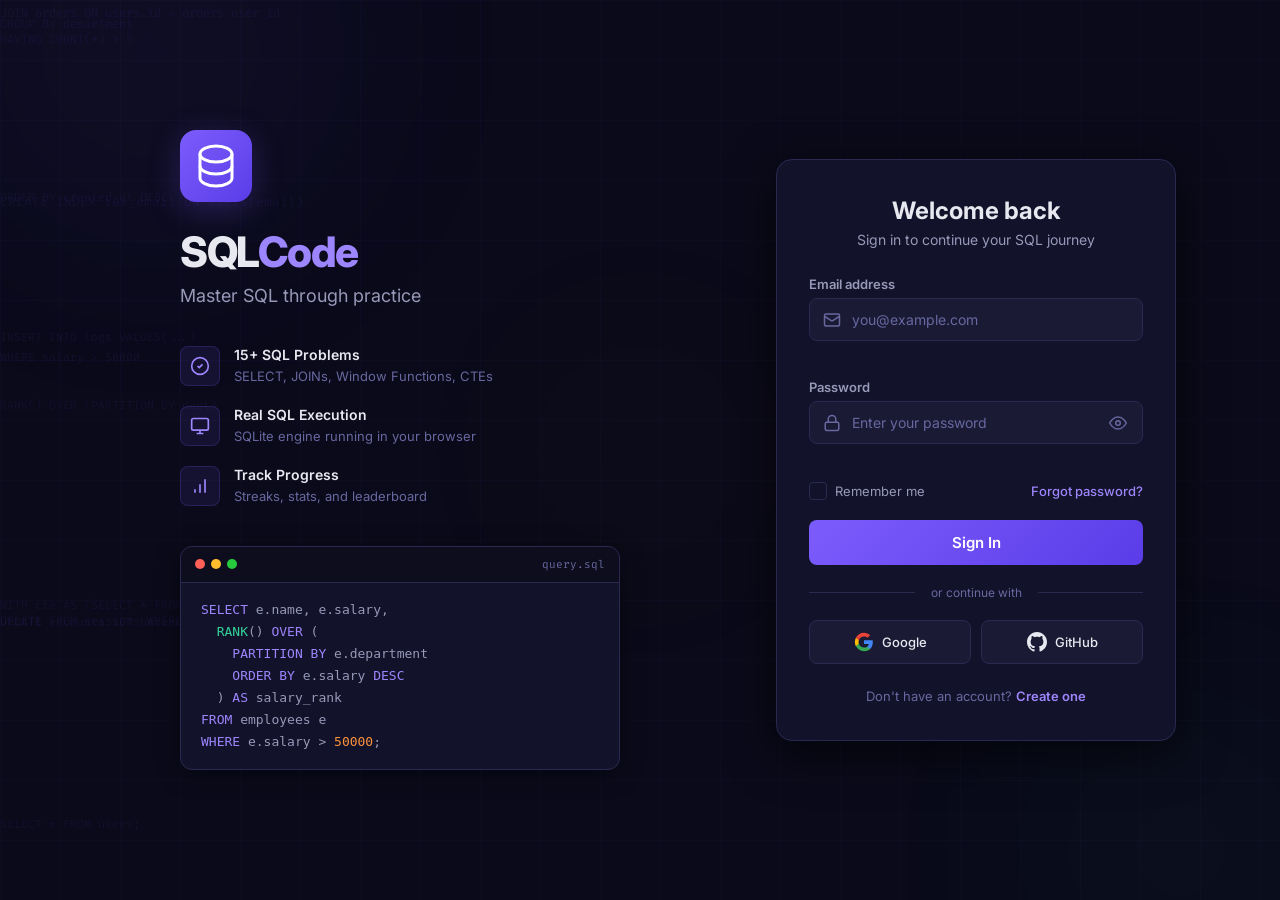
==== auth.html @ b8e6c3a0 "hjhj" ====
<!DOCTYPE html>
<html lang="en">
<head>
    <meta charset="UTF-8">
    <meta name="viewport" content="width=device-width, initial-scale=1.0">
    <title>SQLCode - Sign In</title>
    <link rel="stylesheet" href="auth.css">
    <link rel="preconnect" href="https://fonts.googleapis.com">
    <link href="https://fonts.googleapis.com/css2?family=Inter:wght@300;400;500;600;700;800&family=Fira+Code:wght@400;500;600&display=swap" rel="stylesheet">
</head>
<body>

    <!-- Animated Background -->
    <div class="bg-animation">
        <div class="bg-grid"></div>
        <div class="bg-glow bg-glow-1"></div>
        <div class="bg-glow bg-glow-2"></div>
        <div class="bg-glow bg-glow-3"></div>
        <div class="floating-code" id="floatingCode"></div>
    </div>

    <!-- Main Container -->
    <div class="auth-container">
        <!-- Left Panel - Branding -->
        <div class="brand-panel">
            <div class="brand-content">
                <div class="brand-logo">
                    <svg viewBox="0 0 24 24" width="48" height="48" fill="none" stroke="currentColor" stroke-width="1.5">
                        <ellipse cx="12" cy="6" rx="8" ry="4"/>
                        <path d="M4 6v6c0 2.21 3.58 4 8 4s8-1.79 8-4V6"/>
                        <path d="M4 12v6c0 2.21 3.58 4 8 4s8-1.79 8-4v-6"/>
                    </svg>
                </div>
                <h1 class="brand-name">SQL<span>Code</span></h1>
                <p class="brand-tagline">Master SQL through practice</p>

                <div class="brand-features">
                    <div class="feature-item">
                        <div class="feature-icon">
                            <svg width="20" height="20" viewBox="0 0 24 24" fill="none" stroke="currentColor" stroke-width="2"><path d="M12 22c5.523 0 10-4.477 10-10S17.523 2 12 2 2 6.477 2 12s4.477 10 10 10z"/><path d="m9 12 2 2 4-4"/></svg>
                        </div>
                        <div>
                            <strong>15+ SQL Problems</strong>
                            <span>SELECT, JOINs, Window Functions, CTEs</span>
                        </div>
                    </div>
                    <div class="feature-item">
                        <div class="feature-icon">
                            <svg width="20" height="20" viewBox="0 0 24 24" fill="none" stroke="currentColor" stroke-width="2"><rect x="2" y="3" width="20" height="14" rx="2"/><path d="M8 21h8M12 17v4"/></svg>
                        </div>
                        <div>
                            <strong>Real SQL Execution</strong>
                            <span>SQLite engine running in your browser</span>
                        </div>
                    </div>
                    <div class="feature-item">
                        <div class="feature-icon">
                            <svg width="20" height="20" viewBox="0 0 24 24" fill="none" stroke="currentColor" stroke-width="2"><path d="M12 20V10M18 20V4M6 20v-4"/></svg>
                        </div>
                        <div>
                            <strong>Track Progress</strong>
                            <span>Streaks, stats, and leaderboard</span>
                        </div>
                    </div>
                </div>

                <div class="brand-code-preview">
                    <div class="code-window-bar">
                        <span class="dot red"></span>
                        <span class="dot yellow"></span>
                        <span class="dot green"></span>
                        <span class="file-name">query.sql</span>
                    </div>
                    <pre class="code-content"><code><span class="kw">SELECT</span> e.name, e.salary,
  <span class="fn">RANK</span>() <span class="kw">OVER</span> (
    <span class="kw">PARTITION BY</span> e.department
    <span class="kw">ORDER BY</span> e.salary <span class="kw">DESC</span>
  ) <span class="kw">AS</span> salary_rank
<span class="kw">FROM</span> employees e
<span class="kw">WHERE</span> e.salary > <span class="num">50000</span>;</code></pre>
                </div>
            </div>
        </div>

        <!-- Right Panel - Auth Forms -->
        <div class="form-panel">
            <!-- Login Form -->
            <div class="auth-form" id="loginForm">
                <div class="form-header">
                    <h2>Welcome back</h2>
                    <p>Sign in to continue your SQL journey</p>
                </div>

                <form id="loginFormElement" novalidate>
                    <div class="input-group">
                        <label for="loginEmail">Email address</label>
                        <div class="input-wrapper">
                            <svg class="input-icon" width="18" height="18" viewBox="0 0 24 24" fill="none" stroke="currentColor" stroke-width="2"><rect x="2" y="4" width="20" height="16" rx="2"/><path d="m22 7-8.97 5.7a1.94 1.94 0 0 1-2.06 0L2 7"/></svg>
                            <input type="email" id="loginEmail" placeholder="you@example.com" required autocomplete="email">
                            <div class="input-highlight"></div>
                        </div>
                        <span class="input-error" id="loginEmailError"></span>
                    </div>

                    <div class="input-group">
                        <label for="loginPassword">Password</label>
                        <div class="input-wrapper">
                            <svg class="input-icon" width="18" height="18" viewBox="0 0 24 24" fill="none" stroke="currentColor" stroke-width="2"><rect x="3" y="11" width="18" height="11" rx="2"/><path d="M7 11V7a5 5 0 0 1 10 0v4"/></svg>
                            <input type="password" id="loginPassword" placeholder="Enter your password" required autocomplete="current-password">
                            <button type="button" class="toggle-password" onclick="togglePassword('loginPassword', this)">
                                <svg width="18" height="18" viewBox="0 0 24 24" fill="none" stroke="currentColor" stroke-width="2"><path d="M1 12s4-8 11-8 11 8 11 8-4 8-11 8-11-8-11-8z"/><circle cx="12" cy="12" r="3"/></svg>
                            </button>
                            <div class="input-highlight"></div>
                        </div>
                        <span class="input-error" id="loginPasswordError"></span>
                    </div>

                    <div class="form-options">
                        <label class="checkbox-wrapper">
                            <input type="checkbox" id="rememberMe">
                            <span class="checkmark"></span>
                            Remember me
                        </label>
                        <a href="#" class="forgot-link" onclick="showForm('forgotForm'); return false;">Forgot password?</a>
                    </div>

                    <button type="submit" class="btn-primary" id="loginBtn">
                        <span class="btn-text">Sign In</span>
                        <span class="btn-loader hidden">
                            <svg class="spinner" width="20" height="20" viewBox="0 0 24 24"><circle cx="12" cy="12" r="10" stroke="currentColor" stroke-width="3" fill="none" stroke-dasharray="31.4 31.4" stroke-linecap="round"/></svg>
                        </span>
                    </button>

                    <div class="divider">
                        <span>or continue with</span>
                    </div>

                    <div class="social-login">
                        <button type="button" class="btn-social btn-google" onclick="socialLogin('google')">
                            <svg width="20" height="20" viewBox="0 0 24 24"><path d="M22.56 12.25c0-.78-.07-1.53-.2-2.25H12v4.26h5.92a5.06 5.06 0 0 1-2.2 3.32v2.77h3.57c2.08-1.92 3.28-4.74 3.28-8.1z" fill="#4285F4"/><path d="M12 23c2.97 0 5.46-.98 7.28-2.66l-3.57-2.77c-.98.66-2.23 1.06-3.71 1.06-2.86 0-5.29-1.93-6.16-4.53H2.18v2.84C3.99 20.53 7.7 23 12 23z" fill="#34A853"/><path d="M5.84 14.09c-.22-.66-.35-1.36-.35-2.09s.13-1.43.35-2.09V7.07H2.18C1.43 8.55 1 10.22 1 12s.43 3.45 1.18 4.93l2.85-2.22.81-.62z" fill="#FBBC05"/><path d="M12 5.38c1.62 0 3.06.56 4.21 1.64l3.15-3.15C17.45 2.09 14.97 1 12 1 7.7 1 3.99 3.47 2.18 7.07l3.66 2.84c.87-2.6 3.3-4.53 6.16-4.53z" fill="#EA4335"/></svg>
                            Google
                        </button>
                        <button type="button" class="btn-social btn-github" onclick="socialLogin('github')">
                            <svg width="20" height="20" viewBox="0 0 24 24" fill="currentColor"><path d="M12 0c-6.626 0-12 5.373-12 12 0 5.302 3.438 9.8 8.207 11.387.599.111.793-.261.793-.577v-2.234c-3.338.726-4.033-1.416-4.033-1.416-.546-1.387-1.333-1.756-1.333-1.756-1.089-.745.083-.729.083-.729 1.205.084 1.839 1.237 1.839 1.237 1.07 1.834 2.807 1.304 3.492.997.107-.775.418-1.305.762-1.604-2.665-.305-5.467-1.334-5.467-5.931 0-1.311.469-2.381 1.236-3.221-.124-.303-.535-1.524.117-3.176 0 0 1.008-.322 3.301 1.23.957-.266 1.983-.399 3.003-.404 1.02.005 2.047.138 3.006.404 2.291-1.552 3.297-1.23 3.297-1.23.653 1.653.242 2.874.118 3.176.77.84 1.235 1.911 1.235 3.221 0 4.609-2.807 5.624-5.479 5.921.43.372.823 1.102.823 2.222v3.293c0 .319.192.694.801.576 4.765-1.589 8.199-6.086 8.199-11.386 0-6.627-5.373-12-12-12z"/></svg>
                            GitHub
                        </button>
                    </div>
                </form>

                <div class="form-footer">
                    Don't have an account? <a href="#" onclick="showForm('signupForm'); return false;">Create one</a>
                </div>
            </div>

            <!-- Signup Form -->
            <div class="auth-form hidden" id="signupForm">
                <div class="form-header">
                    <h2>Create account</h2>
                    <p>Start mastering SQL today</p>
                </div>

                <form id="signupFormElement" novalidate>
                    <div class="input-group">
                        <label for="signupName">Full name</label>
                        <div class="input-wrapper">
                            <svg class="input-icon" width="18" height="18" viewBox="0 0 24 24" fill="none" stroke="currentColor" stroke-width="2"><path d="M20 21v-2a4 4 0 0 0-4-4H8a4 4 0 0 0-4 4v2"/><circle cx="12" cy="7" r="4"/></svg>
                            <input type="text" id="signupName" placeholder="John Doe" required>
                            <div class="input-highlight"></div>
                        </div>
                        <span class="input-error" id="signupNameError"></span>
                    </div>

                    <div class="input-group">
                        <label for="signupEmail">Email address</label>
                        <div class="input-wrapper">
                            <svg class="input-icon" width="18" height="18" viewBox="0 0 24 24" fill="none" stroke="currentColor" stroke-width="2"><rect x="2" y="4" width="20" height="16" rx="2"/><path d="m22 7-8.97 5.7a1.94 1.94 0 0 1-2.06 0L2 7"/></svg>
                            <input type="email" id="signupEmail" placeholder="you@example.com" required>
                            <div class="input-highlight"></div>
                        </div>
                        <span class="input-error" id="signupEmailError"></span>
                    </div>

                    <div class="input-group">
                        <label for="signupPassword">Password</label>
                        <div class="input-wrapper">
                            <svg class="input-icon" width="18" height="18" viewBox="0 0 24 24" fill="none" stroke="currentColor" stroke-width="2"><rect x="3" y="11" width="18" height="11" rx="2"/><path d="M7 11V7a5 5 0 0 1 10 0v4"/></svg>
                            <input type="password" id="signupPassword" placeholder="Min 6 characters" required>
                            <button type="button" class="toggle-password" onclick="togglePassword('signupPassword', this)">
                                <svg width="18" height="18" viewBox="0 0 24 24" fill="none" stroke="currentColor" stroke-width="2"><path d="M1 12s4-8 11-8 11 8 11 8-4 8-11 8-11-8-11-8z"/><circle cx="12" cy="12" r="3"/></svg>
                            </button>
                            <div class="input-highlight"></div>
                        </div>
                        <span class="input-error" id="signupPasswordError"></span>
                        <div class="password-strength" id="passwordStrength">
                            <div class="strength-bar"><div class="strength-fill" id="strengthFill"></div></div>
                            <span class="strength-text" id="strengthText"></span>
                        </div>
                    </div>

                    <div class="input-group">
                        <label for="signupConfirm">Confirm password</label>
                        <div class="input-wrapper">
                            <svg class="input-icon" width="18" height="18" viewBox="0 0 24 24" fill="none" stroke="currentColor" stroke-width="2"><path d="M12 22s8-4 8-10V5l-8-3-8 3v7c0 6 8 10 8 10z"/></svg>
                            <input type="password" id="signupConfirm" placeholder="Re-enter password" required>
                            <div class="input-highlight"></div>
                        </div>
                        <span class="input-error" id="signupConfirmError"></span>
                    </div>

                    <button type="submit" class="btn-primary" id="signupBtn">
                        <span class="btn-text">Create Account</span>
                        <span class="btn-loader hidden">
                            <svg class="spinner" width="20" height="20" viewBox="0 0 24 24"><circle cx="12" cy="12" r="10" stroke="currentColor" stroke-width="3" fill="none" stroke-dasharray="31.4 31.4" stroke-linecap="round"/></svg>
                        </span>
                    </button>
                </form>

                <div class="form-footer">
                    Already have an account? <a href="#" onclick="showForm('loginForm'); return false;">Sign in</a>
                </div>
            </div>

            <!-- OTP Verification Form -->
            <div class="auth-form hidden" id="otpForm">
                <div class="form-header">
                    <div class="otp-icon">
                        <svg width="48" height="48" viewBox="0 0 24 24" fill="none" stroke="currentColor" stroke-width="1.5"><rect x="2" y="4" width="20" height="16" rx="2"/><path d="m22 7-8.97 5.7a1.94 1.94 0 0 1-2.06 0L2 7"/></svg>
                    </div>
                    <h2>Verify your email</h2>
                    <p>We sent a 6-digit code to <strong id="otpEmailDisplay"></strong></p>
                </div>

                <form id="otpFormElement" novalidate>
                    <div class="otp-inputs" id="otpInputs">
                        <input type="text" maxlength="1" class="otp-digit" data-index="0" inputmode="numeric" pattern="[0-9]" autocomplete="one-code">
                        <input type="text" maxlength="1" class="otp-digit" data-index="1" inputmode="numeric" pattern="[0-9]">
                        <input type="text" maxlength="1" class="otp-digit" data-index="2" inputmode="numeric" pattern="[0-9]">
                        <span class="otp-separator">-</span>
                        <input type="text" maxlength="1" class="otp-digit" data-index="3" inputmode="numeric" pattern="[0-9]">
                        <input type="text" maxlength="1" class="otp-digit" data-index="4" inputmode="numeric" pattern="[0-9]">
                        <input type="text" maxlength="1" class="otp-digit" data-index="5" inputmode="numeric" pattern="[0-9]">
                    </div>
                    <span class="input-error" id="otpError"></span>

                    <div class="otp-demo-box" id="otpDemoBox">
                        <div class="otp-demo-header">
                            <svg width="16" height="16" viewBox="0 0 24 24" fill="none" stroke="currentColor" stroke-width="2"><circle cx="12" cy="12" r="10"/><path d="M12 16v-4M12 8h.01"/></svg>
                            Demo Mode
                        </div>
                        <p>Your verification code: <strong class="otp-code-display" id="otpCodeDisplay"></strong></p>
                        <p class="otp-note">In production, this would be sent to your email.</p>
                    </div>

                    <button type="submit" class="btn-primary" id="verifyBtn">
                        <span class="btn-text">Verify Email</span>
                        <span class="btn-loader hidden">
                            <svg class="spinner" width="20" height="20" viewBox="0 0 24 24"><circle cx="12" cy="12" r="10" stroke="currentColor" stroke-width="3" fill="none" stroke-dasharray="31.4 31.4" stroke-linecap="round"/></svg>
                        </span>
                    </button>

                    <div class="resend-otp">
                        <span id="otpTimer">Resend code in <strong>60s</strong></span>
                        <a href="#" class="hidden" id="resendLink" onclick="resendOTP(); return false;">Resend code</a>
                    </div>
                </form>

                <div class="form-footer">
                    <a href="#" onclick="showForm('signupForm'); return false;">&larr; Back to sign up</a>
                </div>
            </div>

            <!-- Forgot Password Form -->
            <div class="auth-form hidden" id="forgotForm">
                <div class="form-header">
                    <div class="otp-icon">
                        <svg width="48" height="48" viewBox="0 0 24 24" fill="none" stroke="currentColor" stroke-width="1.5"><rect x="3" y="11" width="18" height="11" rx="2"/><path d="M7 11V7a5 5 0 0 1 10 0v4"/><circle cx="12" cy="16" r="1"/></svg>
                    </div>
                    <h2>Reset password</h2>
                    <p>Enter your email and we'll send you a reset code</p>
                </div>

                <form id="forgotFormElement" novalidate>
                    <div class="input-group">
                        <label for="forgotEmail">Email address</label>
                        <div class="input-wrapper">
                            <svg class="input-icon" width="18" height="18" viewBox="0 0 24 24" fill="none" stroke="currentColor" stroke-width="2"><rect x="2" y="4" width="20" height="16" rx="2"/><path d="m22 7-8.97 5.7a1.94 1.94 0 0 1-2.06 0L2 7"/></svg>
                            <input type="email" id="forgotEmail" placeholder="you@example.com" required>
                            <div class="input-highlight"></div>
                        </div>
                        <span class="input-error" id="forgotEmailError"></span>
                    </div>

                    <button type="submit" class="btn-primary" id="forgotBtn">
                        <span class="btn-text">Send Reset Code</span>
                        <span class="btn-loader hidden">
                            <svg class="spinner" width="20" height="20" viewBox="0 0 24 24"><circle cx="12" cy="12" r="10" stroke="currentColor" stroke-width="3" fill="none" stroke-dasharray="31.4 31.4" stroke-linecap="round"/></svg>
                        </span>
                    </button>
                </form>

                <div class="form-footer">
                    <a href="#" onclick="showForm('loginForm'); return false;">&larr; Back to sign in</a>
                </div>
            </div>

            <!-- Reset Password Form -->
            <div class="auth-form hidden" id="resetForm">
                <div class="form-header">
                    <div class="otp-icon">
                        <svg width="48" height="48" viewBox="0 0 24 24" fill="none" stroke="currentColor" stroke-width="1.5"><path d="M12 22s8-4 8-10V5l-8-3-8 3v7c0 6 8 10 8 10z"/></svg>
                    </div>
                    <h2>Set new password</h2>
                    <p>Enter the code from your email and choose a new password</p>
                </div>

                <form id="resetFormElement" novalidate>
                    <div class="input-group">
                        <label for="resetCode">Reset code</label>
                        <div class="input-wrapper">
                            <svg class="input-icon" width="18" height="18" viewBox="0 0 24 24" fill="none" stroke="currentColor" stroke-width="2"><rect x="3" y="11" width="18" height="11" rx="2"/><path d="M7 11V7a5 5 0 0 1 10 0v4"/></svg>
                            <input type="text" id="resetCode" placeholder="Enter 6-digit code" maxlength="6" required>
                            <div class="input-highlight"></div>
                        </div>
                        <span class="input-error" id="resetCodeError"></span>
                    </div>

                    <div class="input-group">
                        <label for="resetPassword">New password</label>
                        <div class="input-wrapper">
                            <svg class="input-icon" width="18" height="18" viewBox="0 0 24 24" fill="none" stroke="currentColor" stroke-width="2"><rect x="3" y="11" width="18" height="11" rx="2"/><path d="M7 11V7a5 5 0 0 1 10 0v4"/></svg>
                            <input type="password" id="resetPassword" placeholder="Min 6 characters" required>
                            <button type="button" class="toggle-password" onclick="togglePassword('resetPassword', this)">
                                <svg width="18" height="18" viewBox="0 0 24 24" fill="none" stroke="currentColor" stroke-width="2"><path d="M1 12s4-8 11-8 11 8 11 8-4 8-11 8-11-8-11-8z"/><circle cx="12" cy="12" r="3"/></svg>
                            </button>
                            <div class="input-highlight"></div>
                        </div>
                        <span class="input-error" id="resetPasswordError"></span>
                    </div>

                    <div class="otp-demo-box" id="resetDemoBox">
                        <div class="otp-demo-header">
                            <svg width="16" height="16" viewBox="0 0 24 24" fill="none" stroke="currentColor" stroke-width="2"><circle cx="12" cy="12" r="10"/><path d="M12 16v-4M12 8h.01"/></svg>
                            Demo Mode
                        </div>
                        <p>Your reset code: <strong class="otp-code-display" id="resetCodeDisplay"></strong></p>
                    </div>

                    <button type="submit" class="btn-primary" id="resetBtn">
                        <span class="btn-text">Reset Password</span>
                        <span class="btn-loader hidden">
                            <svg class="spinner" width="20" height="20" viewBox="0 0 24 24"><circle cx="12" cy="12" r="10" stroke="currentColor" stroke-width="3" fill="none" stroke-dasharray="31.4 31.4" stroke-linecap="round"/></svg>
                        </span>
                    </button>
                </form>

                <div class="form-footer">
                    <a href="#" onclick="showForm('loginForm'); return false;">&larr; Back to sign in</a>
                </div>
            </div>

            <!-- Success State -->
            <div class="auth-form hidden" id="successForm">
                <div class="success-content">
                    <div class="success-icon">
                        <svg width="64" height="64" viewBox="0 0 24 24" fill="none" stroke="currentColor" stroke-width="2"><circle cx="12" cy="12" r="10"/><path d="m9 12 2 2 4-4"/></svg>
                    </div>
                    <h2 id="successTitle">Account Created!</h2>
                    <p id="successMessage">Your account has been verified. Redirecting...</p>
                    <div class="success-spinner">
                        <svg class="spinner" width="24" height="24" viewBox="0 0 24 24"><circle cx="12" cy="12" r="10" stroke="currentColor" stroke-width="3" fill="none" stroke-dasharray="31.4 31.4" stroke-linecap="round"/></svg>
                    </div>
                </div>
            </div>
        </div>
    </div>

    <!-- Toast Container -->
    <div class="toast-container" id="toastContainer"></div>

    <script src="auth.js"></script>
</body>
</html>
---- auth.css ----
/* =============================================
   SQLCode Auth - Modern Login/Signup UI
   ============================================= */

:root {
    --bg-dark: #0a0a1a;
    --bg-card: #12122a;
    --bg-input: #1a1a35;
    --bg-input-focus: #1f1f40;
    --bg-hover: #252550;

    --text-primary: #e8e8f0;
    --text-secondary: #9898b8;
    --text-muted: #6868a0;

    --accent: #7c5cfc;
    --accent-light: #9d85fd;
    --accent-dark: #5a3de8;
    --accent-glow: rgba(124, 92, 252, 0.25);
    --accent-glow-strong: rgba(124, 92, 252, 0.5);

    --green: #34d399;
    --green-bg: rgba(52, 211, 153, 0.12);
    --red: #f87171;
    --red-bg: rgba(248, 113, 113, 0.12);
    --yellow: #fbbf24;
    --orange: #fb923c;

    --border: #2a2a50;
    --border-focus: var(--accent);

    --radius: 12px;
    --radius-sm: 8px;
    --radius-lg: 16px;

    --font: 'Inter', -apple-system, BlinkMacSystemFont, sans-serif;
    --mono: 'Fira Code', monospace;

    --shadow: 0 4px 24px rgba(0,0,0,0.4);
    --shadow-lg: 0 12px 48px rgba(0,0,0,0.6);
    --transition: 0.25s cubic-bezier(0.4, 0, 0.2, 1);
}

*, *::before, *::after { margin: 0; padding: 0; box-sizing: border-box; }

html, body {
    height: 100%;
    overflow: hidden;
    font-family: var(--font);
    background: var(--bg-dark);
    color: var(--text-primary);
    -webkit-font-smoothing: antialiased;
}

/* =============================================
   ANIMATED BACKGROUND
   ============================================= */
.bg-animation {
    position: fixed;
    inset: 0;
    z-index: 0;
    overflow: hidden;
}

.bg-grid {
    position: absolute;
    inset: 0;
    background-image:
        linear-gradient(rgba(124, 92, 252, 0.03) 1px, transparent 1px),
        linear-gradient(90deg, rgba(124, 92, 252, 0.03) 1px, transparent 1px);
    background-size: 60px 60px;
}

.bg-glow {
    position: absolute;
    border-radius: 50%;
    filter: blur(120px);
    opacity: 0.4;
    animation: float 20s ease-in-out infinite;
}

.bg-glow-1 {
    width: 500px; height: 500px;
    background: radial-gradient(circle, rgba(124, 92, 252, 0.3), transparent 70%);
    top: -200px; left: -100px;
    animation-delay: 0s;
}

.bg-glow-2 {
    width: 400px; height: 400px;
    background: radial-gradient(circle, rgba(52, 211, 153, 0.2), transparent 70%);
    bottom: -150px; right: -100px;
    animation-delay: -7s;
}

.bg-glow-3 {
    width: 300px; height: 300px;
    background: radial-gradient(circle, rgba(251, 191, 36, 0.15), transparent 70%);
    top: 50%; left: 50%;
    transform: translate(-50%, -50%);
    animation-delay: -14s;
}

@keyframes float {
    0%, 100% { transform: translate(0, 0) scale(1); }
    25% { transform: translate(30px, -40px) scale(1.05); }
    50% { transform: translate(-20px, 20px) scale(0.95); }
    75% { transform: translate(40px, 30px) scale(1.02); }
}

.floating-code {
    position: absolute;
    inset: 0;
    pointer-events: none;
    overflow: hidden;
}

.floating-code .code-line {
    position: absolute;
    font-family: var(--mono);
    font-size: 12px;
    color: rgba(124, 92, 252, 0.08);
    white-space: nowrap;
    animation: codeFloat linear infinite;
    user-select: none;
}

@keyframes codeFloat {
    from { transform: translateX(100vw); }
    to { transform: translateX(-100%); }
}

/* =============================================
   CONTAINER
   ============================================= */
.auth-container {
    position: relative;
    z-index: 1;
    display: flex;
    height: 100vh;
    max-width: 1200px;
    margin: 0 auto;
    padding: 24px;
    gap: 0;
}

/* =============================================
   BRAND PANEL (Left)
   ============================================= */
.brand-panel {
    flex: 1;
    display: flex;
    align-items: center;
    justify-content: center;
    padding: 40px;
}

.brand-content {
    max-width: 440px;
    width: 100%;
}

.brand-logo {
    width: 72px;
    height: 72px;
    border-radius: var(--radius-lg);
    background: linear-gradient(135deg, var(--accent), var(--accent-dark));
    display: flex;
    align-items: center;
    justify-content: center;
    margin-bottom: 24px;
    box-shadow: 0 8px 32px var(--accent-glow);
    color: white;
}

.brand-name {
    font-size: 42px;
    font-weight: 800;
    letter-spacing: -1.5px;
    margin-bottom: 8px;
}

.brand-name span { color: var(--accent-light); }

.brand-tagline {
    font-size: 18px;
    color: var(--text-secondary);
    margin-bottom: 40px;
}

.brand-features {
    display: flex;
    flex-direction: column;
    gap: 20px;
    margin-bottom: 40px;
}

.feature-item {
    display: flex;
    gap: 14px;
    align-items: flex-start;
}

.feature-icon {
    width: 40px;
    height: 40px;
    border-radius: var(--radius-sm);
    background: rgba(124, 92, 252, 0.1);
    border: 1px solid rgba(124, 92, 252, 0.2);
    display: flex;
    align-items: center;
    justify-content: center;
    color: var(--accent-light);
    flex-shrink: 0;
}

.feature-item strong {
    display: block;
    font-size: 14px;
    font-weight: 600;
    margin-bottom: 2px;
}

.feature-item span {
    font-size: 13px;
    color: var(--text-muted);
}

.brand-code-preview {
    background: var(--bg-card);
    border: 1px solid var(--border);
    border-radius: var(--radius);
    overflow: hidden;
    box-shadow: var(--shadow);
}

.code-window-bar {
    display: flex;
    align-items: center;
    gap: 6px;
    padding: 10px 14px;
    background: rgba(0,0,0,0.3);
    border-bottom: 1px solid var(--border);
}

.dot {
    width: 10px;
    height: 10px;
    border-radius: 50%;
}

.dot.red { background: #ff5f56; }
.dot.yellow { background: #ffbd2e; }
.dot.green { background: #27c93f; }

.file-name {
    margin-left: auto;
    font-size: 11px;
    color: var(--text-muted);
    font-family: var(--mono);
}

.code-content {
    padding: 16px 20px;
    font-family: var(--mono);
    font-size: 13px;
    line-height: 1.7;
    overflow-x: auto;
    color: var(--text-secondary);
}

.code-content .kw { color: var(--accent-light); font-weight: 500; }
.code-content .fn { color: var(--green); }
.code-content .num { color: var(--orange); }

/* =============================================
   FORM PANEL (Right)
   ============================================= */
.form-panel {
    width: 480px;
    flex-shrink: 0;
    display: flex;
    align-items: center;
    justify-content: center;
    padding: 40px;
}

.auth-form {
    width: 100%;
    max-width: 400px;
    background: var(--bg-card);
    border: 1px solid var(--border);
    border-radius: var(--radius-lg);
    padding: 36px 32px;
    box-shadow: var(--shadow-lg);
    animation: formSlideIn 0.4s ease;
}

.auth-form.hidden { display: none; }

@keyframes formSlideIn {
    from { opacity: 0; transform: translateY(16px); }
    to { opacity: 1; transform: translateY(0); }
}

/* =============================================
   FORM HEADER
   ============================================= */
.form-header {
    text-align: center;
    margin-bottom: 28px;
}

.form-header h2 {
    font-size: 24px;
    font-weight: 700;
    margin-bottom: 6px;
}

.form-header p {
    font-size: 14px;
    color: var(--text-secondary);
}

.otp-icon {
    width: 72px;
    height: 72px;
    border-radius: 50%;
    background: rgba(124, 92, 252, 0.1);
    border: 1px solid rgba(124, 92, 252, 0.2);
    display: flex;
    align-items: center;
    justify-content: center;
    margin: 0 auto 16px;
    color: var(--accent-light);
}

/* =============================================
   INPUT GROUPS
   ============================================= */
.input-group {
    margin-bottom: 18px;
}

.input-group label {
    display: block;
    font-size: 13px;
    font-weight: 600;
    color: var(--text-secondary);
    margin-bottom: 6px;
}

.input-wrapper {
    position: relative;
}

.input-icon {
    position: absolute;
    left: 14px;
    top: 50%;
    transform: translateY(-50%);
    color: var(--text-muted);
    pointer-events: none;
    transition: color var(--transition);
}

.input-wrapper input {
    width: 100%;
    padding: 12px 14px 12px 42px;
    background: var(--bg-input);
    border: 1.5px solid var(--border);
    border-radius: var(--radius-sm);
    color: var(--text-primary);
    font-family: var(--font);
    font-size: 14px;
    outline: none;
    transition: all var(--transition);
}

.input-wrapper input::placeholder { color: var(--text-muted); }

.input-wrapper input:focus {
    background: var(--bg-input-focus);
    border-color: var(--accent);
    box-shadow: 0 0 0 3px var(--accent-glow);
}

.input-wrapper input:focus + .input-highlight {
    opacity: 1;
}

.input-wrapper input:focus ~ .input-icon,
.input-wrapper:focus-within .input-icon {
    color: var(--accent-light);
}

.input-highlight {
    position: absolute;
    bottom: 0;
    left: 0;
    right: 0;
    height: 2px;
    background: var(--accent);
    border-radius: 0 0 var(--radius-sm) var(--radius-sm);
    opacity: 0;
    transition: opacity var(--transition);
}

.input-wrapper input.error {
    border-color: var(--red);
    box-shadow: 0 0 0 3px var(--red-bg);
}

.input-error {
    display: block;
    font-size: 12px;
    color: var(--red);
    margin-top: 4px;
    min-height: 16px;
}

/* Toggle Password */
.toggle-password {
    position: absolute;
    right: 12px;
    top: 50%;
    transform: translateY(-50%);
    background: none;
    border: none;
    color: var(--text-muted);
    cursor: pointer;
    padding: 4px;
    display: flex;
    transition: color var(--transition);
}

.toggle-password:hover { color: var(--text-primary); }

/* Password Strength */
.password-strength {
    display: none;
    margin-top: 8px;
    align-items: center;
    gap: 8px;
}

.password-strength.visible { display: flex; }

.strength-bar {
    flex: 1;
    height: 4px;
    background: var(--border);
    border-radius: 2px;
    overflow: hidden;
}

.strength-fill {
    height: 100%;
    width: 0%;
    border-radius: 2px;
    transition: all 0.3s ease;
}

.strength-text {
    font-size: 11px;
    font-weight: 600;
    min-width: 60px;
    text-align: right;
}

/* =============================================
   FORM OPTIONS
   ============================================= */
.form-options {
    display: flex;
    justify-content: space-between;
    align-items: center;
    margin-bottom: 20px;
}

.checkbox-wrapper {
    display: flex;
    align-items: center;
    gap: 8px;
    font-size: 13px;
    color: var(--text-secondary);
    cursor: pointer;
}

.checkbox-wrapper input { display: none; }

.checkmark {
    width: 18px;
    height: 18px;
    border: 1.5px solid var(--border);
    border-radius: 4px;
    display: flex;
    align-items: center;
    justify-content: center;
    transition: all var(--transition);
}

.checkbox-wrapper input:checked + .checkmark {
    background: var(--accent);
    border-color: var(--accent);
}

.checkbox-wrapper input:checked + .checkmark::after {
    content: '';
    width: 5px;
    height: 9px;
    border: solid white;
    border-width: 0 2px 2px 0;
    transform: rotate(45deg) translateY(-1px);
}

.forgot-link {
    font-size: 13px;
    color: var(--accent-light);
    text-decoration: none;
    font-weight: 500;
    transition: color var(--transition);
}

.forgot-link:hover { color: var(--accent); }

/* =============================================
   BUTTONS
   ============================================= */
.btn-primary {
    width: 100%;
    padding: 13px 24px;
    background: linear-gradient(135deg, var(--accent), var(--accent-dark));
    border: none;
    border-radius: var(--radius-sm);
    color: white;
    font-family: var(--font);
    font-size: 15px;
    font-weight: 600;
    cursor: pointer;
    transition: all var(--transition);
    position: relative;
    overflow: hidden;
}

.btn-primary::before {
    content: '';
    position: absolute;
    inset: 0;
    background: linear-gradient(135deg, var(--accent-light), var(--accent));
    opacity: 0;
    transition: opacity var(--transition);
}

.btn-primary:hover::before { opacity: 1; }
.btn-primary:active { transform: scale(0.98); }

.btn-text, .btn-loader { position: relative; z-index: 1; }

.btn-loader { display: inline-flex; }

.spinner {
    animation: spin 0.8s linear infinite;
}

@keyframes spin { to { transform: rotate(360deg); } }

.btn-primary.loading .btn-text { display: none; }
.btn-primary.loading .btn-loader { display: inline-flex !important; }

/* Divider */
.divider {
    display: flex;
    align-items: center;
    gap: 16px;
    margin: 20px 0;
    color: var(--text-muted);
    font-size: 12px;
}

.divider::before, .divider::after {
    content: '';
    flex: 1;
    height: 1px;
    background: var(--border);
}

/* Social Login */
.social-login {
    display: flex;
    gap: 10px;
}

.btn-social {
    flex: 1;
    display: flex;
    align-items: center;
    justify-content: center;
    gap: 8px;
    padding: 11px 16px;
    background: var(--bg-input);
    border: 1.5px solid var(--border);
    border-radius: var(--radius-sm);
    color: var(--text-primary);
    font-family: var(--font);
    font-size: 13px;
    font-weight: 500;
    cursor: pointer;
    transition: all var(--transition);
}

.btn-social:hover {
    background: var(--bg-hover);
    border-color: var(--accent);
}

/* =============================================
   FORM FOOTER
   ============================================= */
.form-footer {
    text-align: center;
    margin-top: 24px;
    font-size: 13px;
    color: var(--text-muted);
}

.form-footer a {
    color: var(--accent-light);
    text-decoration: none;
    font-weight: 600;
    transition: color var(--transition);
}

.form-footer a:hover { color: var(--accent); }

/* =============================================
   OTP INPUTS
   ============================================= */
.otp-inputs {
    display: flex;
    align-items: center;
    justify-content: center;
    gap: 8px;
    margin: 24px 0 16px;
}

.otp-digit {
    width: 52px;
    height: 60px;
    text-align: center;
    font-family: var(--mono);
    font-size: 22px;
    font-weight: 600;
    background: var(--bg-input);
    border: 2px solid var(--border);
    border-radius: var(--radius-sm);
    color: var(--text-primary);
    outline: none;
    transition: all var(--transition);
    caret-color: var(--accent);
}

.otp-digit:focus {
    border-color: var(--accent);
    background: var(--bg-input-focus);
    box-shadow: 0 0 0 3px var(--accent-glow);
}

.otp-digit.filled {
    border-color: var(--accent);
    background: rgba(124, 92, 252, 0.08);
}

.otp-digit.error {
    border-color: var(--red);
    animation: shake 0.4s ease;
}

.otp-separator {
    font-size: 20px;
    color: var(--text-muted);
    margin: 0 2px;
}

@keyframes shake {
    0%, 100% { transform: translateX(0); }
    20% { transform: translateX(-6px); }
    40% { transform: translateX(6px); }
    60% { transform: translateX(-4px); }
    80% { transform: translateX(4px); }
}

/* OTP Demo Box */
.otp-demo-box {
    background: rgba(251, 191, 36, 0.08);
    border: 1px solid rgba(251, 191, 36, 0.25);
    border-radius: var(--radius-sm);
    padding: 12px 16px;
    margin-bottom: 20px;
}

.otp-demo-header {
    display: flex;
    align-items: center;
    gap: 6px;
    font-size: 12px;
    font-weight: 600;
    color: var(--yellow);
    margin-bottom: 6px;
}

.otp-demo-box p {
    font-size: 13px;
    color: var(--text-secondary);
}

.otp-code-display {
    font-family: var(--mono);
    font-size: 20px;
    color: var(--yellow);
    letter-spacing: 4px;
}

.otp-note {
    font-size: 11px !important;
    color: var(--text-muted) !important;
    margin-top: 4px;
}

.resend-otp {
    text-align: center;
    margin-top: 16px;
    font-size: 13px;
    color: var(--text-muted);
}

.resend-otp a {
    color: var(--accent-light);
    text-decoration: none;
    font-weight: 600;
}

/* =============================================
   SUCCESS STATE
   ============================================= */
.success-content {
    text-align: center;
    padding: 40px 20px;
}

.success-icon {
    width: 80px;
    height: 80px;
    border-radius: 50%;
    background: var(--green-bg);
    border: 2px solid var(--green);
    display: flex;
    align-items: center;
    justify-content: center;
    margin: 0 auto 20px;
    color: var(--green);
    animation: successPop 0.5s cubic-bezier(0.175, 0.885, 0.32, 1.275);
}

@keyframes successPop {
    from { transform: scale(0); }
    to { transform: scale(1); }
}

.success-content h2 {
    font-size: 22px;
    margin-bottom: 8px;
}

.success-content p {
    color: var(--text-secondary);
    font-size: 14px;
    margin-bottom: 20px;
}

.success-spinner { color: var(--accent-light); }

/* =============================================
   TOASTS
   ============================================= */
.toast-container {
    position: fixed;
    top: 24px;
    right: 24px;
    z-index: 1000;
    display: flex;
    flex-direction: column;
    gap: 8px;
}

.toast {
    padding: 12px 20px;
    border-radius: var(--radius-sm);
    font-size: 14px;
    font-weight: 500;
    box-shadow: var(--shadow-lg);
    animation: toastIn 0.3s ease, toastOut 0.3s ease 2.7s forwards;
    display: flex;
    align-items: center;
    gap: 8px;
    backdrop-filter: blur(10px);
}

.toast.success { background: rgba(52, 211, 153, 0.9); color: #0a2a1f; }
.toast.error { background: rgba(248, 113, 113, 0.9); color: #2a0a0a; }
.toast.info { background: rgba(124, 92, 252, 0.9); color: white; }

@keyframes toastIn {
    from { opacity: 0; transform: translateX(40px); }
    to { opacity: 1; transform: translateX(0); }
}

@keyframes toastOut {
    from { opacity: 1; transform: translateX(0); }
    to { opacity: 0; transform: translateX(40px); }
}

/* =============================================
   RESPONSIVE
   ============================================= */
@media (max-width: 900px) {
    .auth-container { flex-direction: column; padding: 16px; gap: 16px; overflow-y: auto; }
    .brand-panel { padding: 24px 16px; }
    .brand-content { max-width: 100%; }
    .brand-code-preview { display: none; }
    .brand-features { display: none; }
    .brand-tagline { margin-bottom: 16px; }
    .form-panel { width: 100%; padding: 16px; }
    .auth-form { padding: 28px 24px; }
    body { overflow: auto; }
}

@media (max-width: 480px) {
    .otp-digit { width: 44px; height: 52px; font-size: 18px; }
    .social-login { flex-direction: column; }
}

/* =============================================
   UTILITIES
   ============================================= */
.hidden { display: none !important; }
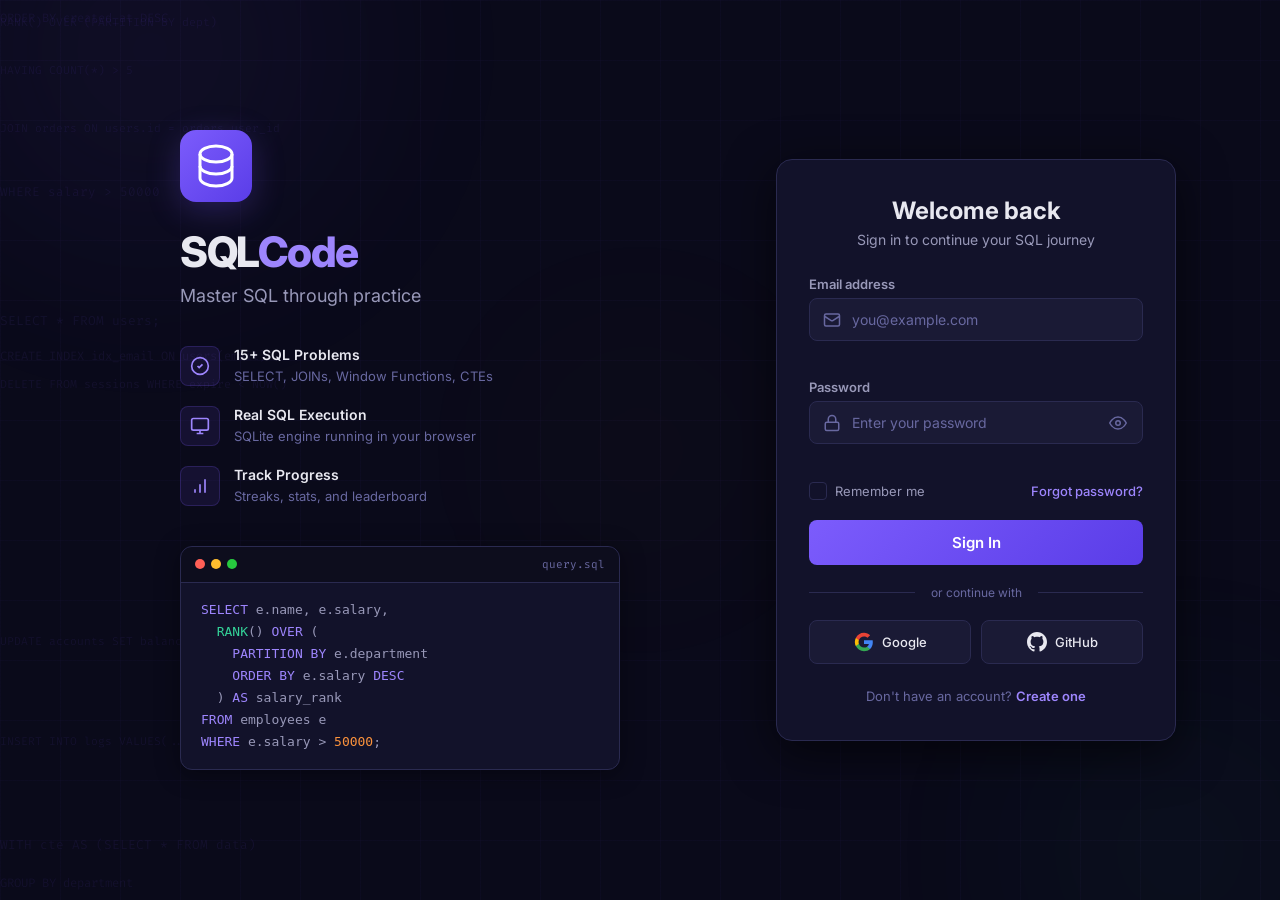
==== commit 8379b9be: "Add per-user submission tracking and remove demo OTP code - Remove OTP code display boxes from auth " ====
--- a/auth.html
+++ b/auth.html
@@ -242,14 +242,7 @@
                     </div>
                     <span class="input-error" id="otpError"></span>
 
-                    <div class="otp-demo-box" id="otpDemoBox">
-                        <div class="otp-demo-header">
-                            <svg width="16" height="16" viewBox="0 0 24 24" fill="none" stroke="currentColor" stroke-width="2"><circle cx="12" cy="12" r="10"/><path d="M12 16v-4M12 8h.01"/></svg>
-                            Demo Mode
-                        </div>
-                        <p>Your verification code: <strong class="otp-code-display" id="otpCodeDisplay"></strong></p>
-                        <p class="otp-note">In production, this would be sent to your email.</p>
-                    </div>
+                    <p class="otp-hint">Check your email for the 6-digit verification code.</p>
 
                     <button type="submit" class="btn-primary" id="verifyBtn">
                         <span class="btn-text">Verify Email</span>
@@ -337,13 +330,7 @@
                         <span class="input-error" id="resetPasswordError"></span>
                     </div>
 
-                    <div class="otp-demo-box" id="resetDemoBox">
-                        <div class="otp-demo-header">
-                            <svg width="16" height="16" viewBox="0 0 24 24" fill="none" stroke="currentColor" stroke-width="2"><circle cx="12" cy="12" r="10"/><path d="M12 16v-4M12 8h.01"/></svg>
-                            Demo Mode
-                        </div>
-                        <p>Your reset code: <strong class="otp-code-display" id="resetCodeDisplay"></strong></p>
-                    </div>
+                    <p class="otp-hint">Check your email for the 6-digit reset code.</p>
 
                     <button type="submit" class="btn-primary" id="resetBtn">
                         <span class="btn-text">Reset Password</span>
--- a/auth.css
+++ b/auth.css
@@ -690,41 +690,12 @@
     80% { transform: translateX(4px); }
 }
 
-/* OTP Demo Box */
-.otp-demo-box {
-    background: rgba(251, 191, 36, 0.08);
-    border: 1px solid rgba(251, 191, 36, 0.25);
-    border-radius: var(--radius-sm);
-    padding: 12px 16px;
+/* OTP Hint */
+.otp-hint {
+    font-size: 13px;
+    color: var(--text-muted);
+    text-align: center;
     margin-bottom: 20px;
-}
-
-.otp-demo-header {
-    display: flex;
-    align-items: center;
-    gap: 6px;
-    font-size: 12px;
-    font-weight: 600;
-    color: var(--yellow);
-    margin-bottom: 6px;
-}
-
-.otp-demo-box p {
-    font-size: 13px;
-    color: var(--text-secondary);
-}
-
-.otp-code-display {
-    font-family: var(--mono);
-    font-size: 20px;
-    color: var(--yellow);
-    letter-spacing: 4px;
-}
-
-.otp-note {
-    font-size: 11px !important;
-    color: var(--text-muted) !important;
-    margin-top: 4px;
 }
 
 .resend-otp {
